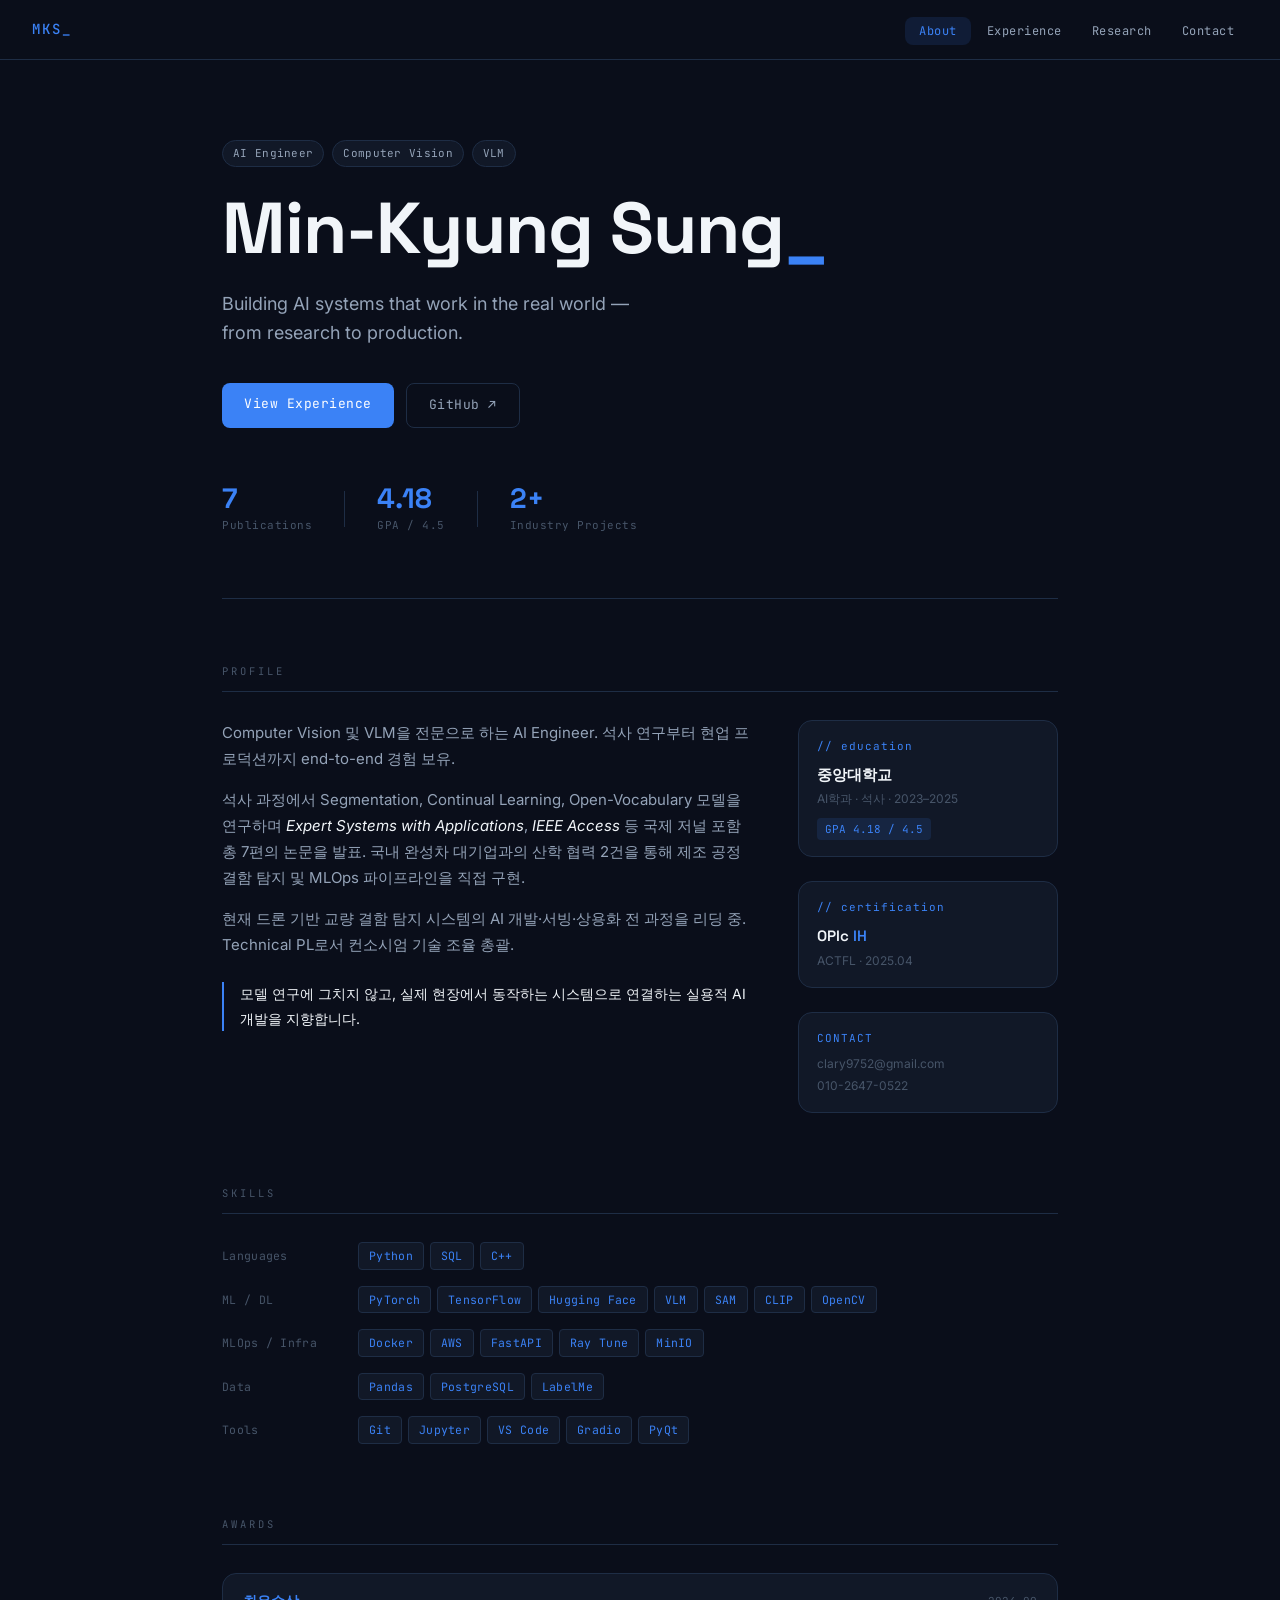
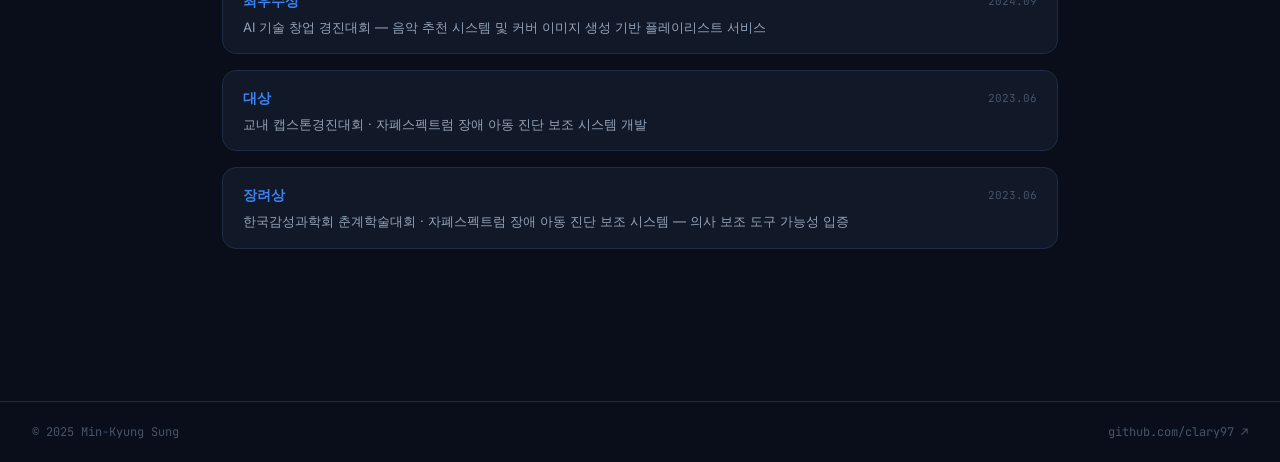
==== index.html @ 005be94c "Rename portfolio_about.html to index.html" ====
<!DOCTYPE html>
<html lang="en">
<head>
<meta charset="UTF-8">
<meta name="viewport" content="width=device-width, initial-scale=1.0">
<title>Min-Kyung Sung — AI Engineer</title>
<link href="https://fonts.googleapis.com/css2?family=Space+Grotesk:wght@300;400;500;600;700&family=Inter:wght@300;400;500&family=JetBrains+Mono:wght@400;500&display=swap" rel="stylesheet">
<style>
/* ── TOKENS ── */
:root {
  --bg:         #0a0e1a;
  --surface:    #111827;
  --surface-2:  #1a2235;
  --border:     #1e2d45;
  --accent:     #3b82f6;
  --accent-dim: #1d4ed8;
  --accent-glow:#3b82f620;
  --text:       #f1f5f9;
  --text-mid:   #94a3b8;
  --text-faint: #475569;
  --green:      #10b981;
  --mono:       'JetBrains Mono', monospace;
  --sans:       'Inter', sans-serif;
  --display:    'Space Grotesk', sans-serif;
  --radius:     8px;
  --radius-lg:  14px;
}

*, *::before, *::after { box-sizing: border-box; margin: 0; padding: 0; }

html { scroll-behavior: smooth; }

body {
  font-family: var(--sans);
  background: var(--bg);
  color: var(--text);
  font-size: 15px;
  line-height: 1.7;
  -webkit-font-smoothing: antialiased;
  min-height: 100vh;
  display: flex;
  flex-direction: column;
}

main { flex: 1; max-width: 900px; margin: 0 auto; width: 100%; padding: 0 32px 80px; }

/* ── NAV ── */
.nav {
  display: flex;
  align-items: center;
  justify-content: space-between;
  padding: 0 32px;
  height: 60px;
  border-bottom: 1px solid var(--border);
  position: sticky;
  top: 0;
  background: var(--bg);
  z-index: 100;
  backdrop-filter: blur(8px);
}

.nav-logo {
  font-family: var(--mono);
  font-size: 14px;
  font-weight: 500;
  color: var(--accent);
  text-decoration: none;
  letter-spacing: 2px;
}

.nav-links {
  display: flex;
  gap: 2px;
  list-style: none;
}

.nav-links a {
  font-family: var(--mono);
  font-size: 12px;
  color: var(--text-mid);
  text-decoration: none;
  padding: 6px 14px;
  border-radius: var(--radius);
  transition: color 0.15s, background 0.15s;
  letter-spacing: 0.5px;
}

.nav-links a:hover { color: var(--text); background: var(--surface); }
.nav-links a.active { color: var(--accent); background: var(--accent-glow); }

.nav-toggle { display: none; background: none; border: none; color: var(--text-mid); font-size: 18px; cursor: pointer; }

/* ── CURSOR BLINK ── */
.cursor-blink {
  animation: blink 1.1s step-end infinite;
  color: var(--accent);
}
@keyframes blink { 0%, 100% { opacity: 1; } 50% { opacity: 0; } }

/* ── HERO ── */
.hero {
  padding: 80px 0 64px;
  border-bottom: 1px solid var(--border);
  margin-bottom: 64px;
}

.hero-eyebrow {
  display: flex;
  gap: 8px;
  flex-wrap: wrap;
  margin-bottom: 24px;
}

.hero-name {
  font-family: var(--display);
  font-size: clamp(40px, 7vw, 72px);
  font-weight: 700;
  line-height: 1.05;
  letter-spacing: -1px;
  color: var(--text);
  margin-bottom: 20px;
  min-height: 1.1em;
}

.hero-name .accent-char { color: var(--accent); }

.hero-sub {
  font-size: 18px;
  color: var(--text-mid);
  line-height: 1.6;
  margin-bottom: 36px;
  max-width: 480px;
}

.hero-cta {
  display: flex;
  gap: 12px;
  margin-bottom: 56px;
  flex-wrap: wrap;
}

.btn {
  font-family: var(--mono);
  font-size: 13px;
  padding: 10px 22px;
  border-radius: var(--radius);
  text-decoration: none;
  border: none;
  cursor: pointer;
  transition: all 0.15s;
  letter-spacing: 0.5px;
}

.btn-primary {
  background: var(--accent);
  color: #fff;
}
.btn-primary:hover { background: var(--accent-dim); }

.btn-ghost {
  background: transparent;
  color: var(--text-mid);
  border: 1px solid var(--border);
}
.btn-ghost:hover { border-color: var(--accent); color: var(--accent); }

.hero-stats {
  display: flex;
  align-items: center;
  gap: 32px;
}

.stat { display: flex; flex-direction: column; }
.stat-num {
  font-family: var(--display);
  font-size: 28px;
  font-weight: 700;
  color: var(--accent);
  line-height: 1;
}
.stat-label {
  font-family: var(--mono);
  font-size: 11px;
  color: var(--text-faint);
  margin-top: 4px;
  letter-spacing: 0.5px;
}
.stat-divider {
  width: 1px;
  height: 36px;
  background: var(--border);
}

/* ── SECTIONS ── */
.section {
  margin-bottom: 72px;
}

.section-label {
  font-size: 10.5px;
  color: var(--text-faint);
  letter-spacing: 3px;
  margin-bottom: 28px;
  border-bottom: 1px solid var(--border);
  padding-bottom: 10px;
}

/* ── PAGE HERO ── */
.page-hero {
  padding: 56px 0 48px;
  border-bottom: 1px solid var(--border);
  margin-bottom: 56px;
}

.page-eyebrow {
  font-size: 12px;
  color: var(--accent);
  letter-spacing: 1px;
  margin-bottom: 12px;
}

.page-title {
  font-family: var(--display);
  font-size: clamp(32px, 5vw, 52px);
  font-weight: 700;
  line-height: 1.1;
  letter-spacing: -0.5px;
}

.page-subtitle {
  font-size: 16px;
  color: var(--text-mid);
  margin-top: 12px;
}

/* ── PROFILE ── */
.profile-grid {
  display: grid;
  grid-template-columns: 1fr 260px;
  gap: 48px;
  align-items: start;
}

.profile-text p {
  color: var(--text-mid);
  margin-bottom: 14px;
  font-size: 15px;
  line-height: 1.75;
}

.profile-text em { font-style: italic; color: var(--text); }

.profile-motto {
  color: var(--text) !important;
  font-size: 14px !important;
  border-left: 2px solid var(--accent);
  padding-left: 16px !important;
  margin-top: 24px !important;
}

.profile-meta { display: flex; flex-direction: column; gap: 24px; }

.meta-block {
  border: 1px solid var(--border);
  border-radius: var(--radius-lg);
  padding: 16px 18px;
  background: var(--surface);
}

.meta-label {
  font-size: 11px;
  color: var(--accent);
  letter-spacing: 1px;
  margin-bottom: 6px;
}

.meta-value {
  font-family: var(--display);
  font-size: 15px;
  font-weight: 600;
  color: var(--text);
}

.meta-value .accent { color: var(--accent); }

.meta-sub {
  font-size: 12px;
  color: var(--text-faint);
  margin-top: 2px;
}

.gpa-badge {
  display: inline-block;
  margin-top: 8px;
  font-size: 11px;
  color: var(--accent);
  background: var(--accent-glow);
  border: 1px solid var(--accent)40;
  padding: 2px 8px;
  border-radius: 4px;
}

/* ── SKILLS ── */
.skills-grid { display: flex; flex-direction: column; gap: 16px; }

.skill-group { display: grid; grid-template-columns: 120px 1fr; gap: 16px; align-items: start; }

.skill-group-label {
  font-family: var(--mono);
  font-size: 11.5px;
  color: var(--text-faint);
  padding-top: 4px;
  letter-spacing: 0.3px;
}

.tags { display: flex; flex-wrap: wrap; gap: 6px; }

.tag {
  font-family: var(--mono);
  font-size: 11.5px;
  background: var(--surface);
  color: var(--accent);
  border: 1px solid var(--border);
  padding: 3px 10px;
  border-radius: 4px;
  letter-spacing: 0.3px;
}

.tag.tag-sm {
  font-size: 10.5px;
  padding: 2px 8px;
}

/* ── AWARDS ── */
.awards-list { display: flex; flex-direction: column; gap: 16px; }

.award-item {
  display: flex;
  justify-content: space-between;
  align-items: flex-start;
  gap: 24px;
  padding: 16px 20px;
  border: 1px solid var(--border);
  border-radius: var(--radius-lg);
  background: var(--surface);
  transition: border-color 0.15s;
}

.award-item:hover { border-color: var(--accent)60; }

.award-left { display: flex; flex-direction: column; gap: 4px; }

.award-rank {
  font-family: var(--display);
  font-size: 14px;
  font-weight: 600;
  color: var(--accent);
}

.award-desc {
  font-size: 13px;
  color: var(--text-mid);
  line-height: 1.5;
}

.award-date {
  font-size: 11px;
  color: var(--text-faint);
  white-space: nowrap;
  margin-top: 2px;
}

/* ── EXPERIENCE TIMELINE ── */
.exp-entry {
  display: grid;
  grid-template-columns: 110px 1fr;
  gap: 0 32px;
  margin-bottom: 64px;
}

.exp-entry:last-child { margin-bottom: 0; }

.exp-sidebar { display: flex; flex-direction: column; align-items: flex-end; }

.exp-period {
  font-size: 11px;
  color: var(--text-faint);
  text-align: right;
  line-height: 1.6;
  padding-top: 4px;
}

.exp-line {
  flex: 1;
  width: 1px;
  background: var(--border);
  margin: 12px 0 0;
  align-self: center;
  margin-right: -1px;
  position: relative;
}

.exp-main {}

.exp-header {
  display: flex;
  justify-content: space-between;
  align-items: flex-start;
  margin-bottom: 12px;
}

.exp-company {
  font-family: var(--display);
  font-size: 19px;
  font-weight: 600;
  color: var(--text);
}

.exp-role {
  font-size: 12px;
  color: var(--accent);
  letter-spacing: 0.5px;
  margin-top: 3px;
}

.status-badge {
  font-family: var(--mono);
  font-size: 10.5px;
  color: var(--green);
  background: #10b98120;
  border: 1px solid #10b98140;
  padding: 2px 10px;
  border-radius: 20px;
  letter-spacing: 0.5px;
}

.research-focus {
  font-size: 12px;
  color: var(--accent);
  margin-bottom: 20px;
  letter-spacing: 0.3px;
  font-style: italic;
}

.project-card {
  border: 1px solid var(--border);
  border-radius: var(--radius-lg);
  padding: 20px 22px;
  background: var(--surface);
  margin-bottom: 16px;
  transition: border-color 0.15s;
}

.project-card:hover { border-color: var(--accent)50; }
.project-card:last-child { margin-bottom: 0; }

.project-card-header {
  display: flex;
  justify-content: space-between;
  align-items: flex-start;
  gap: 16px;
  margin-bottom: 14px;
  flex-wrap: wrap;
}

.project-name {
  font-family: var(--display);
  font-size: 14px;
  font-weight: 600;
  color: var(--text);
  line-height: 1.4;
}

.project-period {
  display: block;
  font-size: 11px;
  color: var(--text-faint);
  margin-top: 3px;
}

.project-tags { display: flex; flex-wrap: wrap; gap: 5px; }

.bullet-list { list-style: none; display: flex; flex-direction: column; gap: 10px; }

.bullet-list li {
  font-size: 13px;
  color: var(--text-mid);
  line-height: 1.65;
  padding-left: 16px;
  position: relative;
}

.bullet-list li::before {
  content: '▸';
  position: absolute;
  left: 0;
  color: var(--accent);
  font-size: 11px;
  top: 3px;
}

.bullet-title {
  display: inline;
  font-weight: 600;
  color: var(--text);
  margin-right: 6px;
}

.metrics-row {
  display: flex;
  gap: 24px;
  margin-top: 16px;
  padding-top: 16px;
  border-top: 1px solid var(--border);
  flex-wrap: wrap;
}

.metric { display: flex; flex-direction: column; }

.metric-val {
  font-family: var(--display);
  font-size: 20px;
  font-weight: 700;
  color: var(--accent);
  line-height: 1;
}

.metric-label {
  font-family: var(--mono);
  font-size: 10.5px;
  color: var(--text-faint);
  margin-top: 3px;
  letter-spacing: 0.3px;
}

/* ── PUBLICATIONS ── */
.pub-filters {
  display: flex;
  gap: 6px;
  margin-bottom: 32px;
  flex-wrap: wrap;
}

.filter-btn {
  font-family: var(--mono);
  font-size: 12px;
  background: transparent;
  color: var(--text-mid);
  border: 1px solid var(--border);
  padding: 6px 16px;
  border-radius: var(--radius);
  cursor: pointer;
  transition: all 0.15s;
  letter-spacing: 0.5px;
}

.filter-btn:hover { border-color: var(--accent)60; color: var(--text); }
.filter-btn.active { background: var(--accent-glow); border-color: var(--accent)60; color: var(--accent); }

.pub-list { display: flex; flex-direction: column; gap: 2px; }

.pub-item {
  display: grid;
  grid-template-columns: 36px 1fr;
  gap: 20px;
  padding: 20px;
  border-radius: var(--radius-lg);
  border: 1px solid transparent;
  transition: all 0.15s;
  align-items: start;
}

.pub-item:hover { background: var(--surface); border-color: var(--border); }
.pub-item.hidden { display: none; }

.pub-number {
  font-size: 12px;
  color: var(--text-faint);
  padding-top: 2px;
}

.pub-venue-row {
  display: flex;
  align-items: baseline;
  gap: 10px;
  margin-bottom: 6px;
}

.pub-venue {
  font-family: var(--mono);
  font-size: 11px;
  padding: 2px 8px;
  border-radius: 4px;
  font-style: italic;
  letter-spacing: 0.3px;
}

.pub-venue.journal { background: var(--accent-glow); color: var(--accent); border: 1px solid var(--accent)30; }
.pub-venue.conference { background: #7c3aed20; color: #a78bfa; border: 1px solid #7c3aed30; }

.pub-year {
  font-size: 11px;
  color: var(--text-faint);
}

.pub-title {
  font-family: var(--display);
  font-size: 14px;
  font-weight: 500;
  color: var(--text);
  line-height: 1.5;
  margin-bottom: 6px;
}

.pub-authors {
  font-size: 12px;
  color: var(--text-faint);
  line-height: 1.5;
}

.pub-authors strong { color: var(--text); font-weight: 600; }

/* ── CONTACT ── */
.contact-section { max-width: 640px; }

.contact-grid {
  display: grid;
  grid-template-columns: repeat(3, 1fr);
  gap: 16px;
}

.contact-card {
  display: flex;
  flex-direction: column;
  align-items: flex-start;
  gap: 8px;
  padding: 24px 20px;
  border: 1px solid var(--border);
  border-radius: var(--radius-lg);
  background: var(--surface);
  text-decoration: none;
  transition: all 0.15s;
}

.contact-card:not(.no-link):hover {
  border-color: var(--accent)60;
  background: var(--surface-2);
}

.contact-icon {
  font-size: 20px;
  color: var(--accent);
  margin-bottom: 4px;
}

.contact-label {
  font-size: 11px;
  color: var(--accent);
  letter-spacing: 1px;
}

.contact-value {
  font-size: 13px;
  color: var(--text-mid);
  word-break: break-all;
}

/* ── FOOTER ── */
.footer {
  border-top: 1px solid var(--border);
  padding: 20px 32px;
  display: flex;
  justify-content: space-between;
  align-items: center;
  font-size: 12px;
  color: var(--text-faint);
}

.footer-link {
  color: var(--text-faint);
  text-decoration: none;
  transition: color 0.15s;
}

.footer-link:hover { color: var(--accent); }

/* ── UTIL ── */
.mono { font-family: var(--mono); }
.tag-pill {
  font-size: 11px;
  background: var(--surface);
  color: var(--text-mid);
  border: 1px solid var(--border);
  padding: 3px 10px;
  border-radius: 20px;
  letter-spacing: 0.3px;
}
.accent { color: var(--accent); }

/* ── RESPONSIVE ── */
@media (max-width: 680px) {
  main { padding: 0 20px 60px; }
  .nav { padding: 0 20px; }
  .nav-links { display: none; }
  .nav-links.open { display: flex; flex-direction: column; position: fixed; top: 60px; left: 0; right: 0; background: var(--bg); padding: 16px; border-bottom: 1px solid var(--border); z-index: 99; }
  .nav-toggle { display: block; }
  .profile-grid { grid-template-columns: 1fr; }
  .exp-entry { grid-template-columns: 1fr; }
  .exp-sidebar { flex-direction: row; align-items: center; gap: 12px; margin-bottom: 16px; }
  .exp-period { text-align: left; }
  .exp-line { flex: 1; height: 1px; width: auto; margin: 0; }
  .contact-grid { grid-template-columns: 1fr; }
  .hero-stats { flex-wrap: wrap; gap: 20px; }
  .footer { flex-direction: column; gap: 8px; text-align: center; }
}

</style>
</head>
<body>

<nav class="nav">
  <a href="index.html" class="nav-logo">MKS<span class="cursor-blink">_</span></a>
  <ul class="nav-links">
    <li><a href="index.html" class="active">About</a></li>
    <li><a href="experience.html">Experience</a></li>
    <li><a href="research.html">Research</a></li>
    <li><a href="contact.html">Contact</a></li>
  </ul>
  <button class="nav-toggle" aria-label="menu">☰</button>
</nav>

<main>
  <!-- HERO -->
  <section class="hero">
    <div class="hero-eyebrow">
      <span class="mono tag-pill">AI Engineer</span>
      <span class="mono tag-pill">Computer Vision</span>
      <span class="mono tag-pill">VLM</span>
    </div>
    <h1 class="hero-name" id="hero-name"></h1>
    <p class="hero-sub">Building AI systems that work in the real world —<br>from research to production.</p>
    <div class="hero-cta">
      <a href="experience.html" class="btn btn-primary">View Experience</a>
      <a href="https://github.com/clary97" target="_blank" class="btn btn-ghost">GitHub ↗</a>
    </div>
    <div class="hero-stats">
      <div class="stat"><span class="stat-num">7</span><span class="stat-label">Publications</span></div>
      <div class="stat-divider"></div>
      <div class="stat"><span class="stat-num">4.18</span><span class="stat-label">GPA / 4.5</span></div>
      <div class="stat-divider"></div>
      <div class="stat"><span class="stat-num">2+</span><span class="stat-label">Industry Projects</span></div>
    </div>
  </section>

  <!-- PROFILE -->
  <section class="section">
    <div class="section-label mono">PROFILE</div>
    <div class="profile-grid">
      <div class="profile-text">
        <p>Computer Vision 및 VLM을 전문으로 하는 AI Engineer. 석사 연구부터 현업 프로덕션까지 end-to-end 경험 보유.</p>
        <p>석사 과정에서 Segmentation, Continual Learning, Open-Vocabulary 모델을 연구하며 <em>Expert Systems with Applications</em>, <em>IEEE Access</em> 등 국제 저널 포함 총 7편의 논문을 발표. 국내 완성차 대기업과의 산학 협력 2건을 통해 제조 공정 결함 탐지 및 MLOps 파이프라인을 직접 구현.</p>
        <p>현재 드론 기반 교량 결함 탐지 시스템의 AI 개발·서빙·상용화 전 과정을 리딩 중. Technical PL로서 컨소시엄 기술 조율 총괄.</p>
        <p class="profile-motto">모델 연구에 그치지 않고, 실제 현장에서 동작하는 시스템으로 연결하는 실용적 AI 개발을 지향합니다.</p>
      </div>
      <div class="profile-meta">
        <div class="meta-block">
          <div class="meta-label mono">// education</div>
          <div class="meta-value">중앙대학교</div>
          <div class="meta-sub">AI학과 · 석사 · 2023–2025</div>
          <span class="gpa-badge mono">GPA 4.18 / 4.5</span>
        </div>
        <div class="meta-block">
          <div class="meta-label mono">// certification</div>
          <div class="meta-value">OPIc <span class="accent">IH</span></div>
          <div class="meta-sub">ACTFL · 2025.04</div>
        </div>
        <div class="meta-block">
          <div class="meta-label mono">CONTACT</div>
          <div class="meta-sub">clary9752@gmail.com</div>
          <div class="meta-sub">010-2647-0522</div>
        </div>
      </div>
    </div>
  </section>

  <!-- SKILLS -->
  <section class="section">
    <div class="section-label mono">SKILLS</div>
    <div class="skills-grid">
      <div class="skill-group">
        <div class="skill-group-label">Languages</div>
        <div class="tags"><span class="tag">Python</span><span class="tag">SQL</span><span class="tag">C++</span></div>
      </div>
      <div class="skill-group">
        <div class="skill-group-label">ML / DL</div>
        <div class="tags"><span class="tag">PyTorch</span><span class="tag">TensorFlow</span><span class="tag">Hugging Face</span><span class="tag">VLM</span><span class="tag">SAM</span><span class="tag">CLIP</span><span class="tag">OpenCV</span></div>
      </div>
      <div class="skill-group">
        <div class="skill-group-label">MLOps / Infra</div>
        <div class="tags"><span class="tag">Docker</span><span class="tag">AWS</span><span class="tag">FastAPI</span><span class="tag">Ray Tune</span><span class="tag">MinIO</span></div>
      </div>
      <div class="skill-group">
        <div class="skill-group-label">Data</div>
        <div class="tags"><span class="tag">Pandas</span><span class="tag">PostgreSQL</span><span class="tag">LabelMe</span></div>
      </div>
      <div class="skill-group">
        <div class="skill-group-label">Tools</div>
        <div class="tags"><span class="tag">Git</span><span class="tag">Jupyter</span><span class="tag">VS Code</span><span class="tag">Gradio</span><span class="tag">PyQt</span></div>
      </div>
    </div>
  </section>

  <!-- AWARDS -->
  <section class="section">
    <div class="section-label mono">AWARDS</div>
    <div class="awards-list">
      <div class="award-item">
        <div class="award-left">
          <span class="award-rank">최우수상</span>
          <span class="award-desc">AI 기술 창업 경진대회 — 음악 추천 시스템 및 커버 이미지 생성 기반 플레이리스트 서비스</span>
        </div>
        <span class="award-date mono">2024.09</span>
      </div>
      <div class="award-item">
        <div class="award-left">
          <span class="award-rank">대상</span>
          <span class="award-desc">교내 캡스톤경진대회 · 자폐스펙트럼 장애 아동 진단 보조 시스템 개발</span>
        </div>
        <span class="award-date mono">2023.06</span>
      </div>
      <div class="award-item">
        <div class="award-left">
          <span class="award-rank">장려상</span>
          <span class="award-desc">한국감성과학회 춘계학술대회 · 자폐스펙트럼 장애 아동 진단 보조 시스템 — 의사 보조 도구 가능성 입증</span>
        </div>
        <span class="award-date mono">2023.06</span>
      </div>
    </div>
  </section>
</main>

<footer class="footer">
  <span class="mono">© 2025 Min-Kyung Sung</span>
  <a href="https://github.com/clary97" target="_blank" class="mono footer-link">github.com/clary97 ↗</a>
</footer>

<script>
// Typewriter effect for hero name
const el = document.getElementById('hero-name');
if (el) {
  const text = 'Min-Kyung Sung';
  let i = 0;
  const type = () => {
    if (i <= text.length) {
      el.innerHTML = text.slice(0, i) + '<span class="cursor-blink">_</span>';
      i++;
      setTimeout(type, i === 1 ? 400 : 60);
    } else {
      setTimeout(() => {
        el.innerHTML = text + '<span class="accent-char">.</span>';
      }, 800);
    }
  };
  setTimeout(type, 300);
}

// Publication filter
document.querySelectorAll('.filter-btn').forEach(btn => {
  btn.addEventListener('click', () => {
    document.querySelectorAll('.filter-btn').forEach(b => b.classList.remove('active'));
    btn.classList.add('active');
    const filter = btn.dataset.filter;
    document.querySelectorAll('.pub-item').forEach(item => {
      item.classList.toggle('hidden', filter !== 'all' && item.dataset.type !== filter);
    });
  });
});

// Mobile nav toggle
const toggle = document.querySelector('.nav-toggle');
const links  = document.querySelector('.nav-links');
if (toggle && links) {
  toggle.addEventListener('click', () => links.classList.toggle('open'));
  document.addEventListener('click', e => {
    if (!toggle.contains(e.target) && !links.contains(e.target)) {
      links.classList.remove('open');
    }
  });
}

</script>
</body>
</html>
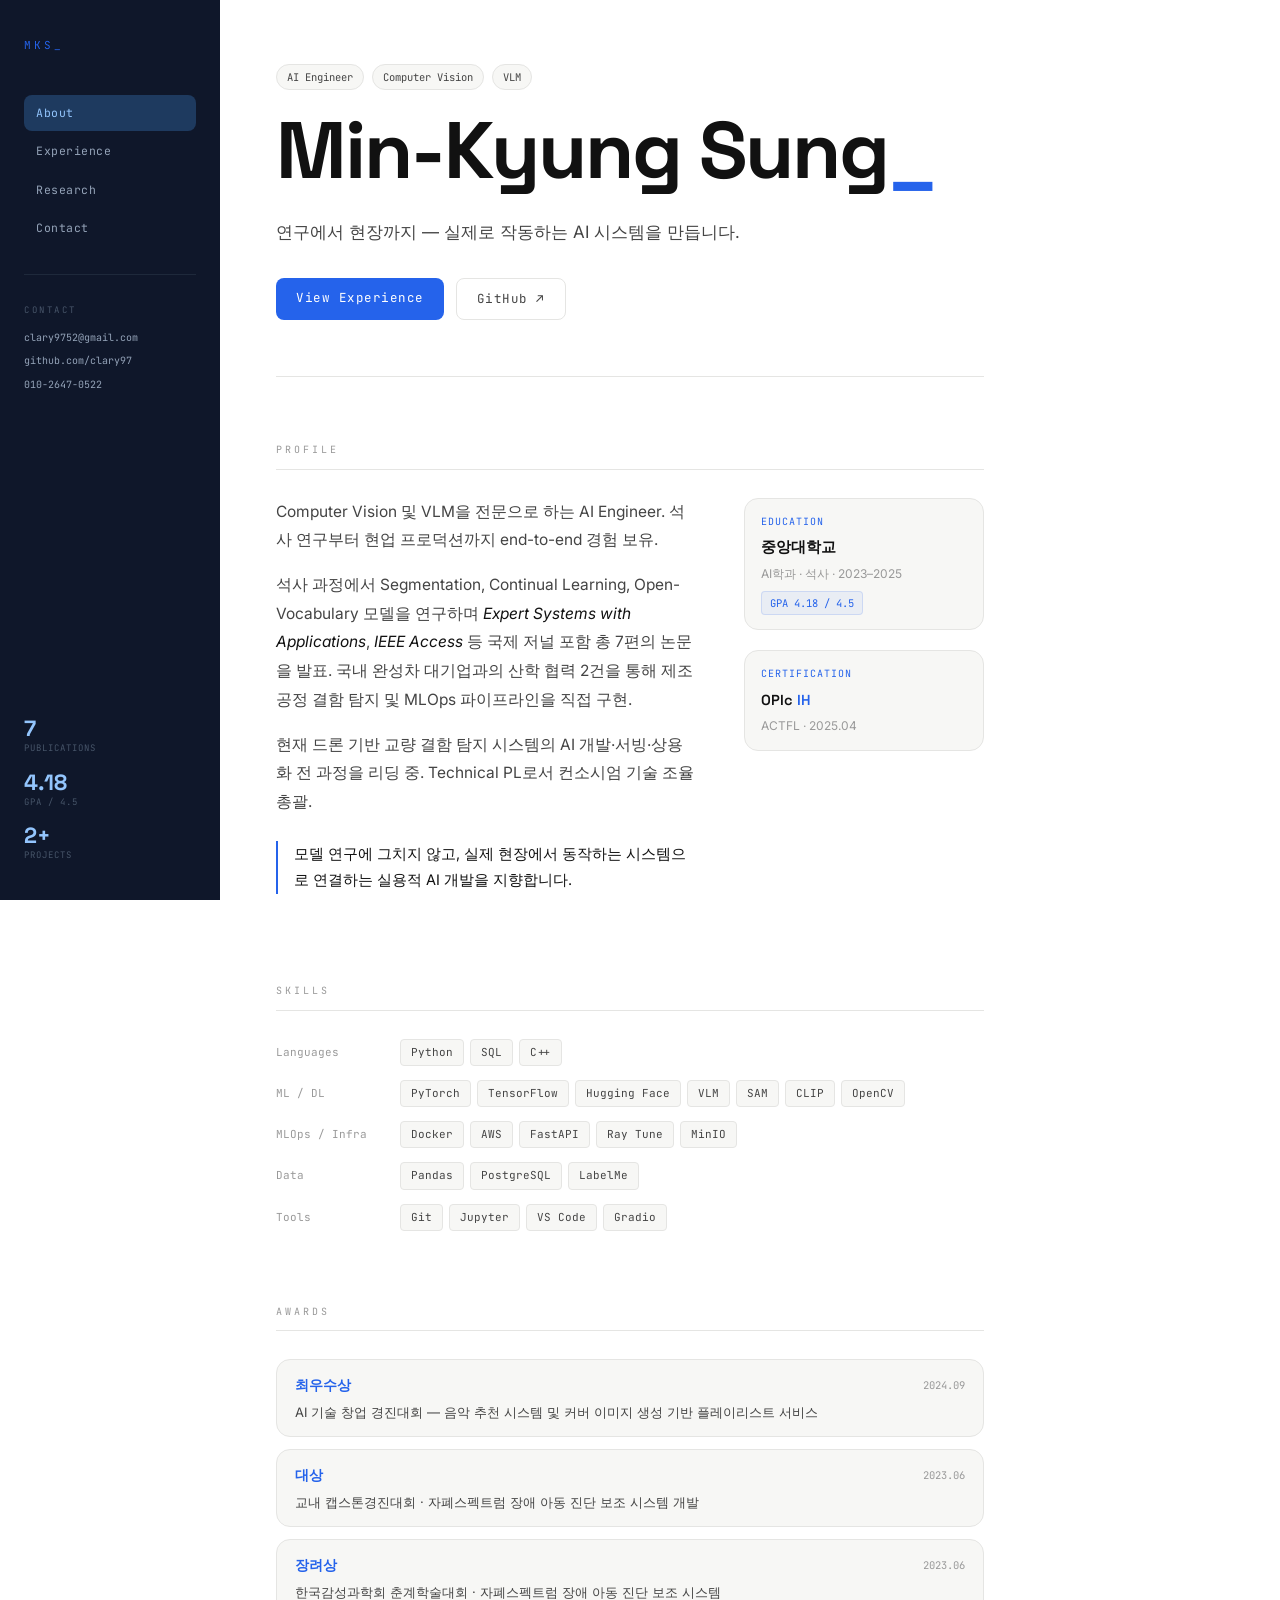
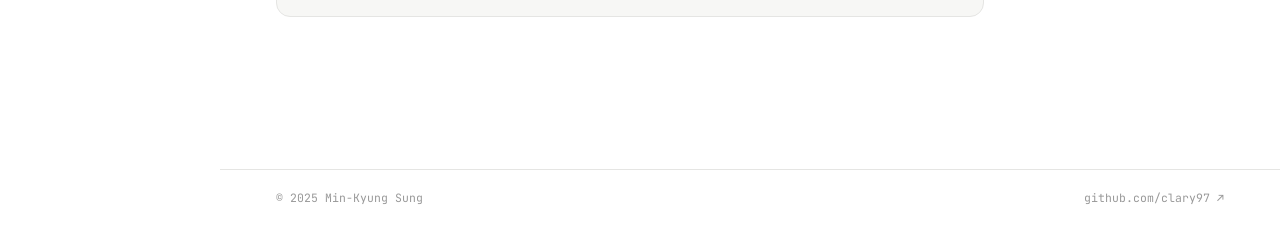
==== commit 137b9a62: "Update index.html" ====
--- a/index.html
+++ b/index.html
@@ -4,102 +4,151 @@
 <meta charset="UTF-8">
 <meta name="viewport" content="width=device-width, initial-scale=1.0">
 <title>Min-Kyung Sung — AI Engineer</title>
-<link href="https://fonts.googleapis.com/css2?family=Space+Grotesk:wght@300;400;500;600;700&family=Inter:wght@300;400;500&family=JetBrains+Mono:wght@400;500&display=swap" rel="stylesheet">
+<link href="https://fonts.googleapis.com/css2?family=Space+Grotesk:wght@400;500;600;700&family=Inter:wght@300;400;500&family=JetBrains+Mono:wght@400;500&display=swap" rel="stylesheet">
 <style>
 /* ── TOKENS ── */
 :root {
-  --bg:         #0a0e1a;
-  --surface:    #111827;
-  --surface-2:  #1a2235;
-  --border:     #1e2d45;
-  --accent:     #3b82f6;
-  --accent-dim: #1d4ed8;
-  --accent-glow:#3b82f620;
-  --text:       #f1f5f9;
-  --text-mid:   #94a3b8;
-  --text-faint: #475569;
-  --green:      #10b981;
-  --mono:       'JetBrains Mono', monospace;
-  --sans:       'Inter', sans-serif;
-  --display:    'Space Grotesk', sans-serif;
-  --radius:     8px;
-  --radius-lg:  14px;
+  --bg:          #ffffff;
+  --surface:     #f7f7f5;
+  --surface-2:   #efefed;
+  --border:      #e5e5e3;
+  --accent:      #2563eb;
+  --accent-dim:  #1d4ed8;
+  --accent-glow: #2563eb10;
+  --text:        #111111;
+  --text-mid:    #444444;
+  --text-faint:  #999999;
+  --green:       #16a34a;
+  --side-bg:     #0f172a;   /* 사이드바 배경 */
+  --side-text:   #f1f5f9;
+  --side-mid:    #94a3b8;
+  --side-faint:  #475569;
+  --side-border: #1e293b;
+  --mono:        'JetBrains Mono', monospace;
+  --sans:        'Inter', sans-serif;
+  --display:     'Space Grotesk', sans-serif;
+  --radius:      8px;
+  --radius-lg:   14px;
+  --side-w:      220px;
 }
 
 *, *::before, *::after { box-sizing: border-box; margin: 0; padding: 0; }
-
 html { scroll-behavior: smooth; }
 
+/* ── 전체 레이아웃: 사이드바 + 메인 ── */
 body {
   font-family: var(--sans);
   background: var(--bg);
   color: var(--text);
-  font-size: 15px;
-  line-height: 1.7;
+  font-size: 16px;
+  line-height: 1.75;
   -webkit-font-smoothing: antialiased;
+  display: grid;
+  grid-template-columns: var(--side-w) 1fr;
   min-height: 100vh;
+}
+
+/* ── SIDEBAR ── */
+.sidebar {
+  background: var(--side-bg);
+  position: fixed;
+  top: 0; left: 0;
+  width: var(--side-w);
+  height: 100vh;
   display: flex;
   flex-direction: column;
-}
-
-main { flex: 1; max-width: 900px; margin: 0 auto; width: 100%; padding: 0 32px 80px; }
-
-/* ── NAV ── */
-.nav {
-  display: flex;
-  align-items: center;
-  justify-content: space-between;
-  padding: 0 32px;
-  height: 60px;
-  border-bottom: 1px solid var(--border);
-  position: sticky;
-  top: 0;
-  background: var(--bg);
+  padding: 36px 24px;
+  overflow-y: auto;
   z-index: 100;
-  backdrop-filter: blur(8px);
-}
-
-.nav-logo {
-  font-family: var(--mono);
-  font-size: 14px;
-  font-weight: 500;
-  color: var(--accent);
+}
+
+.side-logo {
+  font-family: var(--mono);
+  font-size: 11px;
+  color: var(--accent);
+  letter-spacing: 3px;
   text-decoration: none;
-  letter-spacing: 2px;
-}
-
-.nav-links {
-  display: flex;
+  margin-bottom: 40px;
+}
+
+.side-nav {
+  display: flex;
+  flex-direction: column;
   gap: 2px;
   list-style: none;
 }
 
-.nav-links a {
-  font-family: var(--mono);
-  font-size: 12px;
-  color: var(--text-mid);
+.side-nav a {
+  display: block;
+  font-family: var(--mono);
+  font-size: 11.5px;
+  color: var(--side-mid);
   text-decoration: none;
-  padding: 6px 14px;
+  padding: 8px 12px;
   border-radius: var(--radius);
+  letter-spacing: 0.5px;
   transition: color 0.15s, background 0.15s;
-  letter-spacing: 0.5px;
-}
-
-.nav-links a:hover { color: var(--text); background: var(--surface); }
-.nav-links a.active { color: var(--accent); background: var(--accent-glow); }
-
-.nav-toggle { display: none; background: none; border: none; color: var(--text-mid); font-size: 18px; cursor: pointer; }
-
-/* ── CURSOR BLINK ── */
-.cursor-blink {
-  animation: blink 1.1s step-end infinite;
-  color: var(--accent);
-}
-@keyframes blink { 0%, 100% { opacity: 1; } 50% { opacity: 0; } }
-
-/* ── HERO ── */
+}
+
+.side-nav a:hover  { color: var(--side-text); background: var(--side-border); }
+.side-nav a.active { color: #93c5fd; background: #1e3a5f; }
+
+/* 구분선 */
+.side-divider {
+  height: 1px;
+  background: var(--side-border);
+  margin: 28px 0;
+}
+
+.side-section-label {
+  font-family: var(--mono);
+  font-size: 9px;
+  color: var(--side-faint);
+  letter-spacing: 2.5px;
+  margin-bottom: 10px;
+}
+
+.side-contact { display: flex; flex-direction: column; gap: 6px; }
+
+.side-contact a,
+.side-contact span {
+  font-family: var(--mono);
+  font-size: 10px;
+  color: var(--side-mid);
+  text-decoration: none;
+  word-break: break-all;
+  transition: color 0.15s;
+}
+.side-contact a:hover { color: var(--side-text); }
+
+/* 사이드바 하단 핵심 수치 */
+.side-stats { display: flex; flex-direction: column; gap: 14px; margin-top: auto; padding-top: 28px; }
+
+.side-stat-num {
+  font-family: var(--display);
+  font-size: 22px;
+  font-weight: 700;
+  color: #93c5fd;
+  line-height: 1;
+}
+.side-stat-label {
+  font-family: var(--mono);
+  font-size: 9px;
+  color: var(--side-faint);
+  letter-spacing: 1px;
+  margin-top: 2px;
+}
+
+/* ── MAIN (우측 스크롤 영역) ── */
+main {
+  grid-column: 2;
+  padding: 0 56px 80px;
+  max-width: 820px;
+}
+
+/* ── HERO: 이름 크게 ── */
 .hero {
-  padding: 80px 0 64px;
+  padding: 64px 0 56px;
   border-bottom: 1px solid var(--border);
   margin-bottom: 64px;
 }
@@ -108,15 +157,15 @@
   display: flex;
   gap: 8px;
   flex-wrap: wrap;
-  margin-bottom: 24px;
+  margin-bottom: 20px;
 }
 
 .hero-name {
   font-family: var(--display);
-  font-size: clamp(40px, 7vw, 72px);
+  font-size: clamp(48px, 7vw, 80px);   /* C처럼 크게 */
   font-weight: 700;
-  line-height: 1.05;
-  letter-spacing: -1px;
+  line-height: 1.0;
+  letter-spacing: -2px;
   color: var(--text);
   margin-bottom: 20px;
   min-height: 1.1em;
@@ -125,24 +174,23 @@
 .hero-name .accent-char { color: var(--accent); }
 
 .hero-sub {
-  font-size: 18px;
+  font-size: 17px;
   color: var(--text-mid);
-  line-height: 1.6;
-  margin-bottom: 36px;
-  max-width: 480px;
+  line-height: 1.65;
+  margin-bottom: 32px;
+  max-width: 520px;
 }
 
 .hero-cta {
   display: flex;
   gap: 12px;
-  margin-bottom: 56px;
   flex-wrap: wrap;
 }
 
 .btn {
   font-family: var(--mono);
-  font-size: 13px;
-  padding: 10px 22px;
+  font-size: 12.5px;
+  padding: 9px 20px;
   border-radius: var(--radius);
   text-decoration: none;
   border: none;
@@ -150,13 +198,8 @@
   transition: all 0.15s;
   letter-spacing: 0.5px;
 }
-
-.btn-primary {
-  background: var(--accent);
-  color: #fff;
-}
+.btn-primary { background: var(--accent); color: #fff; }
 .btn-primary:hover { background: var(--accent-dim); }
-
 .btn-ghost {
   background: transparent;
   color: var(--text-mid);
@@ -164,40 +207,11 @@
 }
 .btn-ghost:hover { border-color: var(--accent); color: var(--accent); }
 
-.hero-stats {
-  display: flex;
-  align-items: center;
-  gap: 32px;
-}
-
-.stat { display: flex; flex-direction: column; }
-.stat-num {
-  font-family: var(--display);
-  font-size: 28px;
-  font-weight: 700;
-  color: var(--accent);
-  line-height: 1;
-}
-.stat-label {
-  font-family: var(--mono);
-  font-size: 11px;
-  color: var(--text-faint);
-  margin-top: 4px;
-  letter-spacing: 0.5px;
-}
-.stat-divider {
-  width: 1px;
-  height: 36px;
-  background: var(--border);
-}
-
 /* ── SECTIONS ── */
-.section {
-  margin-bottom: 72px;
-}
+.section { margin-bottom: 72px; }
 
 .section-label {
-  font-size: 10.5px;
+  font-size: 10px;
   color: var(--text-faint);
   letter-spacing: 3px;
   margin-bottom: 28px;
@@ -205,532 +219,433 @@
   padding-bottom: 10px;
 }
 
-/* ── PAGE HERO ── */
+/* ── PAGE HERO (내부 페이지용) ── */
 .page-hero {
-  padding: 56px 0 48px;
+  padding: 56px 0 44px;
   border-bottom: 1px solid var(--border);
   margin-bottom: 56px;
 }
-
 .page-eyebrow {
-  font-size: 12px;
+  font-size: 11px;
   color: var(--accent);
   letter-spacing: 1px;
-  margin-bottom: 12px;
-}
-
+  margin-bottom: 10px;
+}
 .page-title {
   font-family: var(--display);
-  font-size: clamp(32px, 5vw, 52px);
+  font-size: clamp(30px, 4vw, 46px);
   font-weight: 700;
   line-height: 1.1;
   letter-spacing: -0.5px;
 }
-
 .page-subtitle {
-  font-size: 16px;
+  font-size: 15px;
   color: var(--text-mid);
-  margin-top: 12px;
+  margin-top: 10px;
 }
 
 /* ── PROFILE ── */
 .profile-grid {
   display: grid;
-  grid-template-columns: 1fr 260px;
+  grid-template-columns: 1fr 240px;
   gap: 48px;
   align-items: start;
 }
 
 .profile-text p {
   color: var(--text-mid);
-  margin-bottom: 14px;
-  font-size: 15px;
-  line-height: 1.75;
-}
-
+  margin-bottom: 16px;
+  font-size: 15.5px;
+  line-height: 1.85;
+}
 .profile-text em { font-style: italic; color: var(--text); }
 
 .profile-motto {
   color: var(--text) !important;
-  font-size: 14px !important;
+  font-size: 14.5px !important;
   border-left: 2px solid var(--accent);
   padding-left: 16px !important;
   margin-top: 24px !important;
 }
 
-.profile-meta { display: flex; flex-direction: column; gap: 24px; }
+.profile-meta { display: flex; flex-direction: column; gap: 20px; }
 
 .meta-block {
   border: 1px solid var(--border);
   border-radius: var(--radius-lg);
-  padding: 16px 18px;
+  padding: 14px 16px;
   background: var(--surface);
 }
-
 .meta-label {
-  font-size: 11px;
+  font-size: 10px;
   color: var(--accent);
   letter-spacing: 1px;
-  margin-bottom: 6px;
-}
-
+  margin-bottom: 5px;
+}
 .meta-value {
   font-family: var(--display);
-  font-size: 15px;
+  font-size: 14.5px;
   font-weight: 600;
   color: var(--text);
 }
-
 .meta-value .accent { color: var(--accent); }
-
 .meta-sub {
   font-size: 12px;
   color: var(--text-faint);
   margin-top: 2px;
 }
-
 .gpa-badge {
   display: inline-block;
-  margin-top: 8px;
-  font-size: 11px;
+  margin-top: 7px;
+  font-size: 10.5px;
   color: var(--accent);
   background: var(--accent-glow);
-  border: 1px solid var(--accent)40;
+  border: 1px solid #2563eb25;
   padding: 2px 8px;
   border-radius: 4px;
 }
 
 /* ── SKILLS ── */
-.skills-grid { display: flex; flex-direction: column; gap: 16px; }
-
-.skill-group { display: grid; grid-template-columns: 120px 1fr; gap: 16px; align-items: start; }
-
+.skills-grid { display: flex; flex-direction: column; gap: 14px; }
+.skill-group { display: grid; grid-template-columns: 110px 1fr; gap: 14px; align-items: start; }
 .skill-group-label {
   font-family: var(--mono);
-  font-size: 11.5px;
+  font-size: 11px;
   color: var(--text-faint);
   padding-top: 4px;
-  letter-spacing: 0.3px;
-}
-
+}
 .tags { display: flex; flex-wrap: wrap; gap: 6px; }
-
 .tag {
   font-family: var(--mono);
-  font-size: 11.5px;
+  font-size: 11px;
   background: var(--surface);
-  color: var(--accent);
+  color: var(--text-mid);
   border: 1px solid var(--border);
   padding: 3px 10px;
   border-radius: 4px;
-  letter-spacing: 0.3px;
-}
-
-.tag.tag-sm {
-  font-size: 10.5px;
-  padding: 2px 8px;
-}
+}
+.tag.tag-sm { font-size: 10px; padding: 2px 8px; }
 
 /* ── AWARDS ── */
-.awards-list { display: flex; flex-direction: column; gap: 16px; }
-
+.awards-list { display: flex; flex-direction: column; gap: 12px; }
 .award-item {
   display: flex;
   justify-content: space-between;
   align-items: flex-start;
-  gap: 24px;
-  padding: 16px 20px;
+  gap: 20px;
+  padding: 14px 18px;
   border: 1px solid var(--border);
   border-radius: var(--radius-lg);
   background: var(--surface);
   transition: border-color 0.15s;
 }
-
-.award-item:hover { border-color: var(--accent)60; }
-
+.award-item:hover { border-color: #2563eb50; }
 .award-left { display: flex; flex-direction: column; gap: 4px; }
-
 .award-rank {
   font-family: var(--display);
-  font-size: 14px;
+  font-size: 13.5px;
   font-weight: 600;
   color: var(--accent);
 }
-
-.award-desc {
-  font-size: 13px;
-  color: var(--text-mid);
-  line-height: 1.5;
-}
-
-.award-date {
-  font-size: 11px;
-  color: var(--text-faint);
-  white-space: nowrap;
-  margin-top: 2px;
-}
-
-/* ── EXPERIENCE TIMELINE ── */
+.award-desc { font-size: 13px; color: var(--text-mid); line-height: 1.55; }
+.award-date { font-size: 10.5px; color: var(--text-faint); white-space: nowrap; margin-top: 2px; }
+
+/* ── EXPERIENCE ── */
 .exp-entry {
   display: grid;
-  grid-template-columns: 110px 1fr;
-  gap: 0 32px;
-  margin-bottom: 64px;
-}
-
+  grid-template-columns: 100px 1fr;
+  gap: 0 28px;
+  margin-bottom: 60px;
+}
 .exp-entry:last-child { margin-bottom: 0; }
-
 .exp-sidebar { display: flex; flex-direction: column; align-items: flex-end; }
-
 .exp-period {
-  font-size: 11px;
+  font-size: 10.5px;
   color: var(--text-faint);
   text-align: right;
   line-height: 1.6;
   padding-top: 4px;
 }
-
 .exp-line {
-  flex: 1;
-  width: 1px;
+  flex: 1; width: 1px;
   background: var(--border);
-  margin: 12px 0 0;
+  margin: 10px 0 0;
   align-self: center;
   margin-right: -1px;
-  position: relative;
-}
-
-.exp-main {}
-
+}
 .exp-header {
   display: flex;
   justify-content: space-between;
   align-items: flex-start;
-  margin-bottom: 12px;
-}
-
+  margin-bottom: 10px;
+}
 .exp-company {
   font-family: var(--display);
-  font-size: 19px;
+  font-size: 18px;
   font-weight: 600;
   color: var(--text);
 }
-
 .exp-role {
-  font-size: 12px;
+  font-size: 11.5px;
   color: var(--accent);
   letter-spacing: 0.5px;
-  margin-top: 3px;
-}
-
+  margin-top: 2px;
+}
 .status-badge {
   font-family: var(--mono);
-  font-size: 10.5px;
-  color: var(--green);
-  background: #10b98120;
-  border: 1px solid #10b98140;
+  font-size: 10px;
+  color: #16a34a;
+  background: #f0fdf4;
+  border: 1px solid #bbf7d0;
   padding: 2px 10px;
   border-radius: 20px;
-  letter-spacing: 0.5px;
-}
-
+}
 .research-focus {
-  font-size: 12px;
-  color: var(--accent);
-  margin-bottom: 20px;
-  letter-spacing: 0.3px;
+  font-size: 11.5px;
+  color: var(--accent);
+  margin-bottom: 18px;
   font-style: italic;
 }
-
 .project-card {
   border: 1px solid var(--border);
   border-radius: var(--radius-lg);
-  padding: 20px 22px;
+  padding: 18px 20px;
   background: var(--surface);
-  margin-bottom: 16px;
+  margin-bottom: 12px;
   transition: border-color 0.15s;
 }
-
-.project-card:hover { border-color: var(--accent)50; }
+.project-card:hover { border-color: #2563eb50; }
 .project-card:last-child { margin-bottom: 0; }
-
 .project-card-header {
   display: flex;
   justify-content: space-between;
   align-items: flex-start;
-  gap: 16px;
-  margin-bottom: 14px;
+  gap: 14px;
+  margin-bottom: 12px;
   flex-wrap: wrap;
 }
-
 .project-name {
   font-family: var(--display);
-  font-size: 14px;
+  font-size: 13.5px;
   font-weight: 600;
   color: var(--text);
   line-height: 1.4;
 }
-
 .project-period {
   display: block;
-  font-size: 11px;
+  font-size: 10.5px;
   color: var(--text-faint);
-  margin-top: 3px;
-}
-
-.project-tags { display: flex; flex-wrap: wrap; gap: 5px; }
-
+  margin-top: 2px;
+}
+.project-tags { display: flex; flex-wrap: wrap; gap: 4px; }
 .bullet-list { list-style: none; display: flex; flex-direction: column; gap: 10px; }
-
 .bullet-list li {
-  font-size: 13px;
+  font-size: 13.5px;
   color: var(--text-mid);
-  line-height: 1.65;
+  line-height: 1.7;
   padding-left: 16px;
   position: relative;
 }
-
 .bullet-list li::before {
   content: '▸';
   position: absolute;
   left: 0;
   color: var(--accent);
-  font-size: 11px;
-  top: 3px;
-}
-
+  font-size: 10px;
+  top: 4px;
+}
 .bullet-title {
   display: inline;
   font-weight: 600;
   color: var(--text);
   margin-right: 6px;
 }
-
 .metrics-row {
   display: flex;
   gap: 24px;
-  margin-top: 16px;
-  padding-top: 16px;
+  margin-top: 14px;
+  padding-top: 14px;
   border-top: 1px solid var(--border);
   flex-wrap: wrap;
 }
-
 .metric { display: flex; flex-direction: column; }
-
 .metric-val {
   font-family: var(--display);
-  font-size: 20px;
+  font-size: 19px;
   font-weight: 700;
   color: var(--accent);
   line-height: 1;
 }
-
 .metric-label {
   font-family: var(--mono);
-  font-size: 10.5px;
+  font-size: 10px;
   color: var(--text-faint);
   margin-top: 3px;
   letter-spacing: 0.3px;
 }
 
 /* ── PUBLICATIONS ── */
-.pub-filters {
-  display: flex;
-  gap: 6px;
-  margin-bottom: 32px;
-  flex-wrap: wrap;
-}
-
+.pub-filters { display: flex; gap: 6px; margin-bottom: 28px; flex-wrap: wrap; }
 .filter-btn {
   font-family: var(--mono);
-  font-size: 12px;
+  font-size: 11.5px;
   background: transparent;
   color: var(--text-mid);
   border: 1px solid var(--border);
-  padding: 6px 16px;
+  padding: 5px 14px;
   border-radius: var(--radius);
   cursor: pointer;
   transition: all 0.15s;
-  letter-spacing: 0.5px;
-}
-
-.filter-btn:hover { border-color: var(--accent)60; color: var(--text); }
-.filter-btn.active { background: var(--accent-glow); border-color: var(--accent)60; color: var(--accent); }
-
+}
+.filter-btn:hover { border-color: #2563eb50; color: var(--text); }
+.filter-btn.active { background: var(--accent-glow); border-color: #2563eb50; color: var(--accent); }
 .pub-list { display: flex; flex-direction: column; gap: 2px; }
-
 .pub-item {
   display: grid;
-  grid-template-columns: 36px 1fr;
-  gap: 20px;
-  padding: 20px;
+  grid-template-columns: 32px 1fr;
+  gap: 18px;
+  padding: 18px;
   border-radius: var(--radius-lg);
   border: 1px solid transparent;
   transition: all 0.15s;
   align-items: start;
 }
-
 .pub-item:hover { background: var(--surface); border-color: var(--border); }
 .pub-item.hidden { display: none; }
-
-.pub-number {
-  font-size: 12px;
-  color: var(--text-faint);
-  padding-top: 2px;
-}
-
-.pub-venue-row {
-  display: flex;
-  align-items: baseline;
-  gap: 10px;
-  margin-bottom: 6px;
-}
-
+.pub-number { font-size: 11.5px; color: var(--text-faint); padding-top: 2px; }
+.pub-venue-row { display: flex; align-items: baseline; gap: 8px; margin-bottom: 5px; }
 .pub-venue {
   font-family: var(--mono);
-  font-size: 11px;
-  padding: 2px 8px;
+  font-size: 10.5px;
+  padding: 2px 7px;
   border-radius: 4px;
   font-style: italic;
-  letter-spacing: 0.3px;
-}
-
-.pub-venue.journal { background: var(--accent-glow); color: var(--accent); border: 1px solid var(--accent)30; }
-.pub-venue.conference { background: #7c3aed20; color: #a78bfa; border: 1px solid #7c3aed30; }
-
-.pub-year {
-  font-size: 11px;
-  color: var(--text-faint);
-}
-
+}
+.pub-venue.journal   { background: var(--accent-glow); color: var(--accent); border: 1px solid #2563eb25; }
+.pub-venue.conference{ background: #f3f0ff; color: #6d28d9; border: 1px solid #ddd6fe; }
+.pub-year { font-size: 10.5px; color: var(--text-faint); }
 .pub-title {
   font-family: var(--display);
-  font-size: 14px;
+  font-size: 13.5px;
   font-weight: 500;
   color: var(--text);
-  line-height: 1.5;
-  margin-bottom: 6px;
-}
-
-.pub-authors {
-  font-size: 12px;
-  color: var(--text-faint);
-  line-height: 1.5;
-}
-
-.pub-authors strong { color: var(--text); font-weight: 600; }
+  line-height: 1.55;
+  margin-bottom: 5px;
+}
+.pub-authors { font-size: 12px; color: var(--text-faint); line-height: 1.5; }
+.pub-authors strong { color: var(--text-mid); font-weight: 600; }
 
 /* ── CONTACT ── */
-.contact-section { max-width: 640px; }
-
-.contact-grid {
-  display: grid;
-  grid-template-columns: repeat(3, 1fr);
-  gap: 16px;
-}
-
+.contact-section { max-width: 580px; }
+.contact-grid { display: grid; grid-template-columns: repeat(3, 1fr); gap: 14px; }
 .contact-card {
   display: flex;
   flex-direction: column;
   align-items: flex-start;
-  gap: 8px;
-  padding: 24px 20px;
+  gap: 7px;
+  padding: 20px 18px;
   border: 1px solid var(--border);
   border-radius: var(--radius-lg);
   background: var(--surface);
   text-decoration: none;
   transition: all 0.15s;
 }
-
-.contact-card:not(.no-link):hover {
-  border-color: var(--accent)60;
-  background: var(--surface-2);
-}
-
-.contact-icon {
-  font-size: 20px;
-  color: var(--accent);
-  margin-bottom: 4px;
-}
-
-.contact-label {
-  font-size: 11px;
-  color: var(--accent);
-  letter-spacing: 1px;
-}
-
-.contact-value {
-  font-size: 13px;
-  color: var(--text-mid);
-  word-break: break-all;
-}
+.contact-card:not(.no-link):hover { border-color: #2563eb50; background: var(--surface-2); }
+.contact-icon { font-size: 18px; color: var(--accent); margin-bottom: 2px; }
+.contact-label { font-size: 10px; color: var(--accent); letter-spacing: 1px; }
+.contact-value { font-size: 12.5px; color: var(--text-mid); word-break: break-all; }
 
 /* ── FOOTER ── */
 .footer {
   border-top: 1px solid var(--border);
-  padding: 20px 32px;
+  padding: 18px 56px;
   display: flex;
   justify-content: space-between;
   align-items: center;
-  font-size: 12px;
+  font-size: 11.5px;
   color: var(--text-faint);
-}
-
-.footer-link {
-  color: var(--text-faint);
-  text-decoration: none;
-  transition: color 0.15s;
-}
-
+  grid-column: 2;
+}
+.footer-link { color: var(--text-faint); text-decoration: none; transition: color 0.15s; }
 .footer-link:hover { color: var(--accent); }
 
 /* ── UTIL ── */
 .mono { font-family: var(--mono); }
 .tag-pill {
-  font-size: 11px;
+  font-size: 10.5px;
   background: var(--surface);
   color: var(--text-mid);
   border: 1px solid var(--border);
   padding: 3px 10px;
   border-radius: 20px;
-  letter-spacing: 0.3px;
 }
 .accent { color: var(--accent); }
+.cursor-blink { animation: blink 1.1s step-end infinite; color: var(--accent); }
+@keyframes blink { 0%,100%{opacity:1} 50%{opacity:0} }
 
 /* ── RESPONSIVE ── */
-@media (max-width: 680px) {
-  main { padding: 0 20px 60px; }
-  .nav { padding: 0 20px; }
-  .nav-links { display: none; }
-  .nav-links.open { display: flex; flex-direction: column; position: fixed; top: 60px; left: 0; right: 0; background: var(--bg); padding: 16px; border-bottom: 1px solid var(--border); z-index: 99; }
-  .nav-toggle { display: block; }
+@media (max-width: 768px) {
+  body { grid-template-columns: 1fr; }
+  .sidebar {
+    position: static;
+    width: 100%;
+    height: auto;
+    flex-direction: row;
+    align-items: center;
+    padding: 0 20px;
+    height: 56px;
+    border-bottom: 1px solid var(--side-border);
+  }
+  .side-logo { margin-bottom: 0; margin-right: 20px; }
+  .side-nav { flex-direction: row; gap: 0; }
+  .side-nav a { padding: 6px 10px; font-size: 10.5px; }
+  .side-divider, .side-section-label, .side-contact, .side-stats { display: none; }
+  main { grid-column: 1; padding: 0 20px 60px; }
   .profile-grid { grid-template-columns: 1fr; }
   .exp-entry { grid-template-columns: 1fr; }
-  .exp-sidebar { flex-direction: row; align-items: center; gap: 12px; margin-bottom: 16px; }
+  .exp-sidebar { flex-direction: row; align-items: center; gap: 10px; margin-bottom: 12px; }
   .exp-period { text-align: left; }
-  .exp-line { flex: 1; height: 1px; width: auto; margin: 0; }
+  .exp-line { flex:1; height:1px; width:auto; margin:0; }
   .contact-grid { grid-template-columns: 1fr; }
-  .hero-stats { flex-wrap: wrap; gap: 20px; }
-  .footer { flex-direction: column; gap: 8px; text-align: center; }
+  .footer { grid-column: 1; padding: 16px 20px; flex-direction: column; gap: 6px; }
 }
 
 </style>
 </head>
 <body>
 
-<nav class="nav">
-  <a href="index.html" class="nav-logo">MKS<span class="cursor-blink">_</span></a>
-  <ul class="nav-links">
+<aside class="sidebar">
+  <a href="index.html" class="side-logo mono">MKS_</a>
+  <ul class="side-nav">
     <li><a href="index.html" class="active">About</a></li>
     <li><a href="experience.html">Experience</a></li>
     <li><a href="research.html">Research</a></li>
     <li><a href="contact.html">Contact</a></li>
   </ul>
-  <button class="nav-toggle" aria-label="menu">☰</button>
-</nav>
+  <div class="side-divider"></div>
+  <div class="side-section-label">CONTACT</div>
+  <div class="side-contact">
+    <a href="mailto:clary9752@gmail.com">clary9752@gmail.com</a>
+    <a href="https://github.com/clary97" target="_blank">github.com/clary97</a>
+    <span>010-2647-0522</span>
+  </div>
+  <div class="side-stats">
+    <div>
+      <div class="side-stat-num">7</div>
+      <div class="side-stat-label">PUBLICATIONS</div>
+    </div>
+    <div>
+      <div class="side-stat-num">4.18</div>
+      <div class="side-stat-label">GPA / 4.5</div>
+    </div>
+    <div>
+      <div class="side-stat-num">2+</div>
+      <div class="side-stat-label">PROJECTS</div>
+    </div>
+  </div>
+</aside>
 
 <main>
-  <!-- HERO -->
   <section class="hero">
     <div class="hero-eyebrow">
       <span class="mono tag-pill">AI Engineer</span>
@@ -738,21 +653,13 @@
       <span class="mono tag-pill">VLM</span>
     </div>
     <h1 class="hero-name" id="hero-name"></h1>
-    <p class="hero-sub">Building AI systems that work in the real world —<br>from research to production.</p>
+    <p class="hero-sub">연구에서 현장까지 — 실제로 작동하는 AI 시스템을 만듭니다.</p>
     <div class="hero-cta">
       <a href="experience.html" class="btn btn-primary">View Experience</a>
       <a href="https://github.com/clary97" target="_blank" class="btn btn-ghost">GitHub ↗</a>
     </div>
-    <div class="hero-stats">
-      <div class="stat"><span class="stat-num">7</span><span class="stat-label">Publications</span></div>
-      <div class="stat-divider"></div>
-      <div class="stat"><span class="stat-num">4.18</span><span class="stat-label">GPA / 4.5</span></div>
-      <div class="stat-divider"></div>
-      <div class="stat"><span class="stat-num">2+</span><span class="stat-label">Industry Projects</span></div>
-    </div>
   </section>
 
-  <!-- PROFILE -->
   <section class="section">
     <div class="section-label mono">PROFILE</div>
     <div class="profile-grid">
@@ -764,26 +671,20 @@
       </div>
       <div class="profile-meta">
         <div class="meta-block">
-          <div class="meta-label mono">// education</div>
+          <div class="meta-label mono">EDUCATION</div>
           <div class="meta-value">중앙대학교</div>
           <div class="meta-sub">AI학과 · 석사 · 2023–2025</div>
           <span class="gpa-badge mono">GPA 4.18 / 4.5</span>
         </div>
         <div class="meta-block">
-          <div class="meta-label mono">// certification</div>
+          <div class="meta-label mono">CERTIFICATION</div>
           <div class="meta-value">OPIc <span class="accent">IH</span></div>
           <div class="meta-sub">ACTFL · 2025.04</div>
         </div>
-        <div class="meta-block">
-          <div class="meta-label mono">CONTACT</div>
-          <div class="meta-sub">clary9752@gmail.com</div>
-          <div class="meta-sub">010-2647-0522</div>
-        </div>
       </div>
     </div>
   </section>
 
-  <!-- SKILLS -->
   <section class="section">
     <div class="section-label mono">SKILLS</div>
     <div class="skills-grid">
@@ -805,12 +706,11 @@
       </div>
       <div class="skill-group">
         <div class="skill-group-label">Tools</div>
-        <div class="tags"><span class="tag">Git</span><span class="tag">Jupyter</span><span class="tag">VS Code</span><span class="tag">Gradio</span><span class="tag">PyQt</span></div>
+        <div class="tags"><span class="tag">Git</span><span class="tag">Jupyter</span><span class="tag">VS Code</span><span class="tag">Gradio</span></div>
       </div>
     </div>
   </section>
 
-  <!-- AWARDS -->
   <section class="section">
     <div class="section-label mono">AWARDS</div>
     <div class="awards-list">
@@ -831,7 +731,7 @@
       <div class="award-item">
         <div class="award-left">
           <span class="award-rank">장려상</span>
-          <span class="award-desc">한국감성과학회 춘계학술대회 · 자폐스펙트럼 장애 아동 진단 보조 시스템 — 의사 보조 도구 가능성 입증</span>
+          <span class="award-desc">한국감성과학회 춘계학술대회 · 자폐스펙트럼 장애 아동 진단 보조 시스템</span>
         </div>
         <span class="award-date mono">2023.06</span>
       </div>
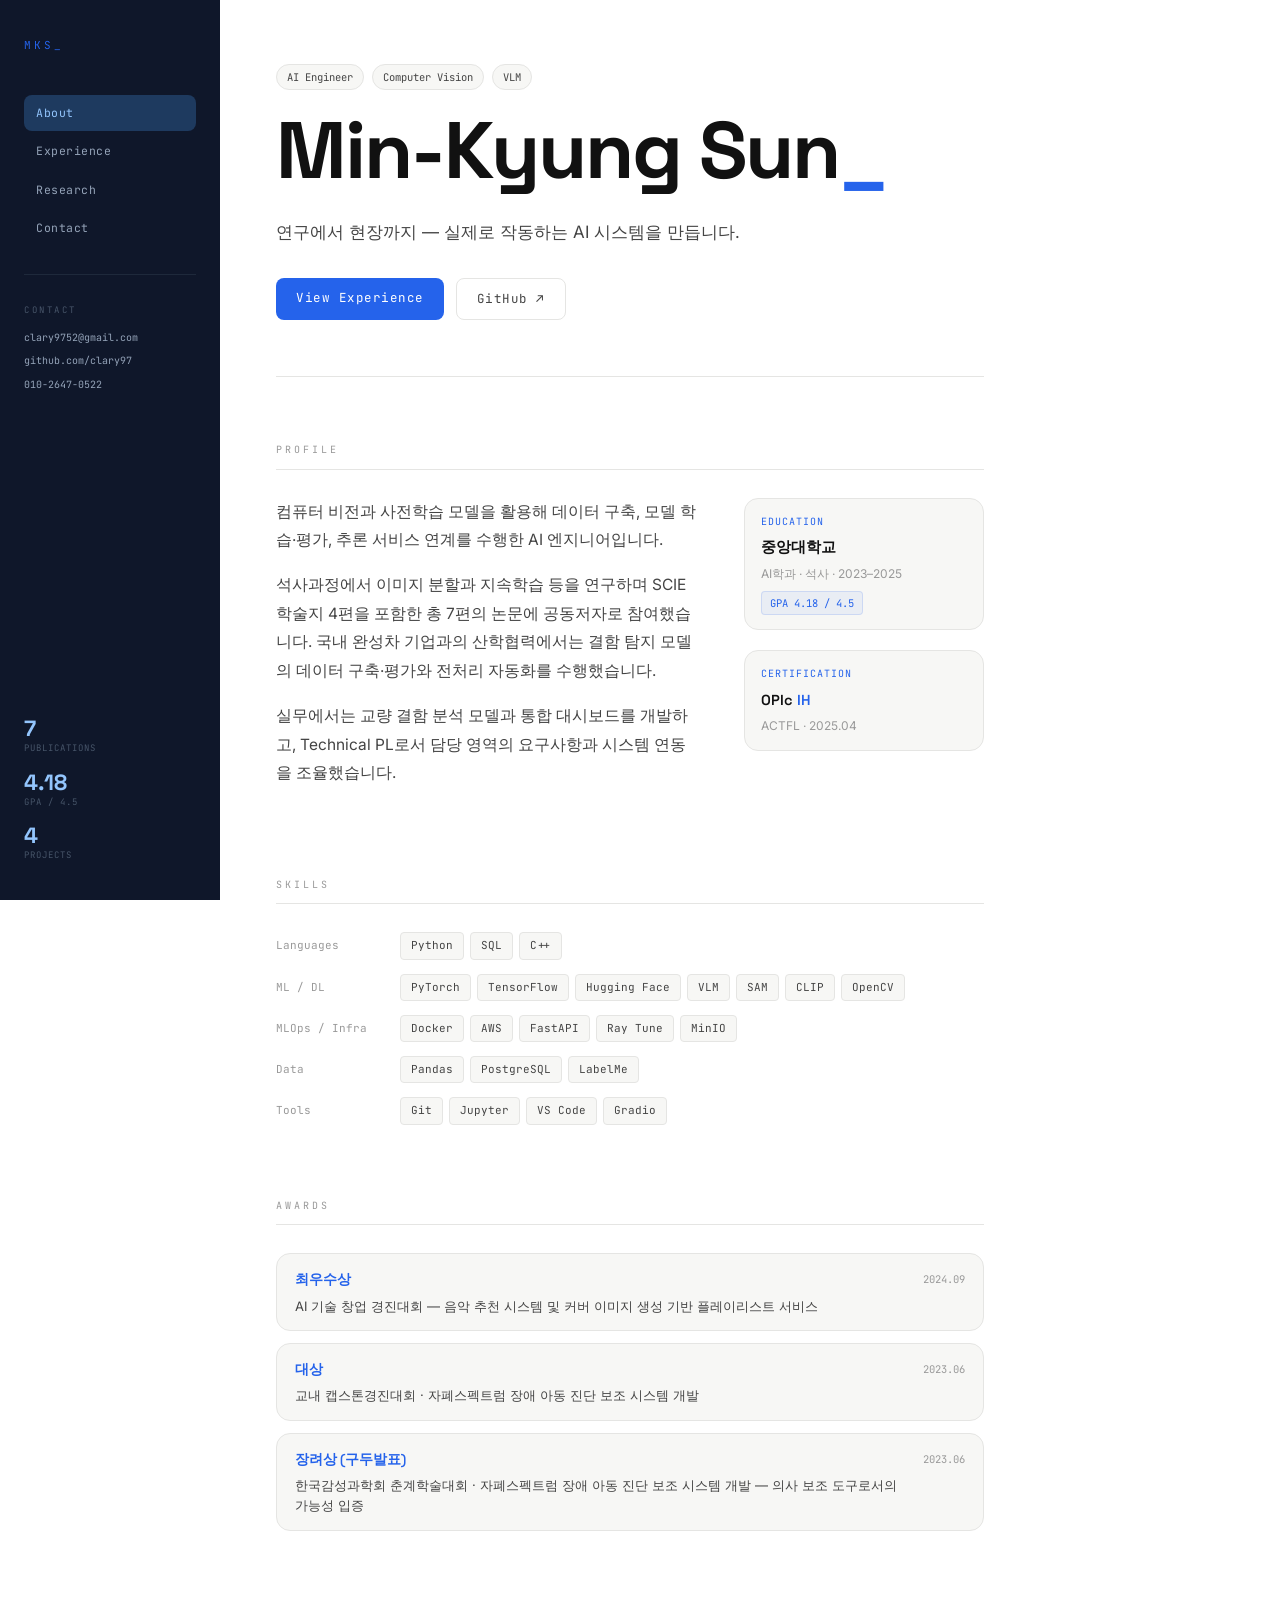
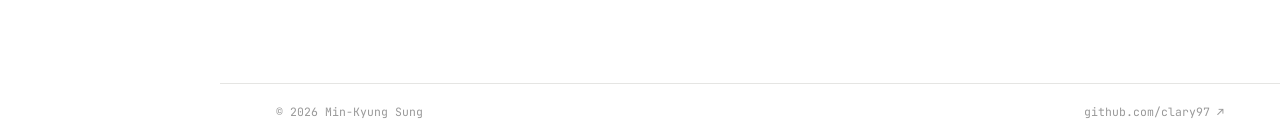
==== commit cb8d8e46: "Update index.html" ====
--- a/index.html
+++ b/index.html
@@ -639,7 +639,7 @@
       <div class="side-stat-label">GPA / 4.5</div>
     </div>
     <div>
-      <div class="side-stat-num">2+</div>
+      <div class="side-stat-num">4</div>
       <div class="side-stat-label">PROJECTS</div>
     </div>
   </div>
@@ -664,10 +664,9 @@
     <div class="section-label mono">PROFILE</div>
     <div class="profile-grid">
       <div class="profile-text">
-        <p>Computer Vision 및 VLM을 전문으로 하는 AI Engineer. 석사 연구부터 현업 프로덕션까지 end-to-end 경험 보유.</p>
-        <p>석사 과정에서 Segmentation, Continual Learning, Open-Vocabulary 모델을 연구하며 <em>Expert Systems with Applications</em>, <em>IEEE Access</em> 등 국제 저널 포함 총 7편의 논문을 발표. 국내 완성차 대기업과의 산학 협력 2건을 통해 제조 공정 결함 탐지 및 MLOps 파이프라인을 직접 구현.</p>
-        <p>현재 드론 기반 교량 결함 탐지 시스템의 AI 개발·서빙·상용화 전 과정을 리딩 중. Technical PL로서 컨소시엄 기술 조율 총괄.</p>
-        <p class="profile-motto">모델 연구에 그치지 않고, 실제 현장에서 동작하는 시스템으로 연결하는 실용적 AI 개발을 지향합니다.</p>
+        <p>컴퓨터 비전과 사전학습 모델을 활용해 데이터 구축, 모델 학습·평가, 추론 서비스 연계를 수행한 AI 엔지니어입니다.</p>
+        <p>석사과정에서 이미지 분할과 지속학습 등을 연구하며 SCIE 학술지 4편을 포함한 총 7편의 논문에 공동저자로 참여했습니다. 국내 완성차 기업과의 산학협력에서는 결함 탐지 모델의 데이터 구축·평가와 전처리 자동화를 수행했습니다.</p>
+        <p>실무에서는 교량 결함 분석 모델과 통합 대시보드를 개발하고, Technical PL로서 담당 영역의 요구사항과 시스템 연동을 조율했습니다.</p>
       </div>
       <div class="profile-meta">
         <div class="meta-block">
@@ -730,8 +729,8 @@
       </div>
       <div class="award-item">
         <div class="award-left">
-          <span class="award-rank">장려상</span>
-          <span class="award-desc">한국감성과학회 춘계학술대회 · 자폐스펙트럼 장애 아동 진단 보조 시스템</span>
+          <span class="award-rank">장려상 (구두발표)</span>
+          <span class="award-desc">한국감성과학회 춘계학술대회 · 자폐스펙트럼 장애 아동 진단 보조 시스템 개발 — 의사 보조 도구로서의 가능성 입증</span>
         </div>
         <span class="award-date mono">2023.06</span>
       </div>
@@ -740,7 +739,7 @@
 </main>
 
 <footer class="footer">
-  <span class="mono">© 2025 Min-Kyung Sung</span>
+  <span class="mono">© 2026 Min-Kyung Sung</span>
   <a href="https://github.com/clary97" target="_blank" class="mono footer-link">github.com/clary97 ↗</a>
 </footer>
 
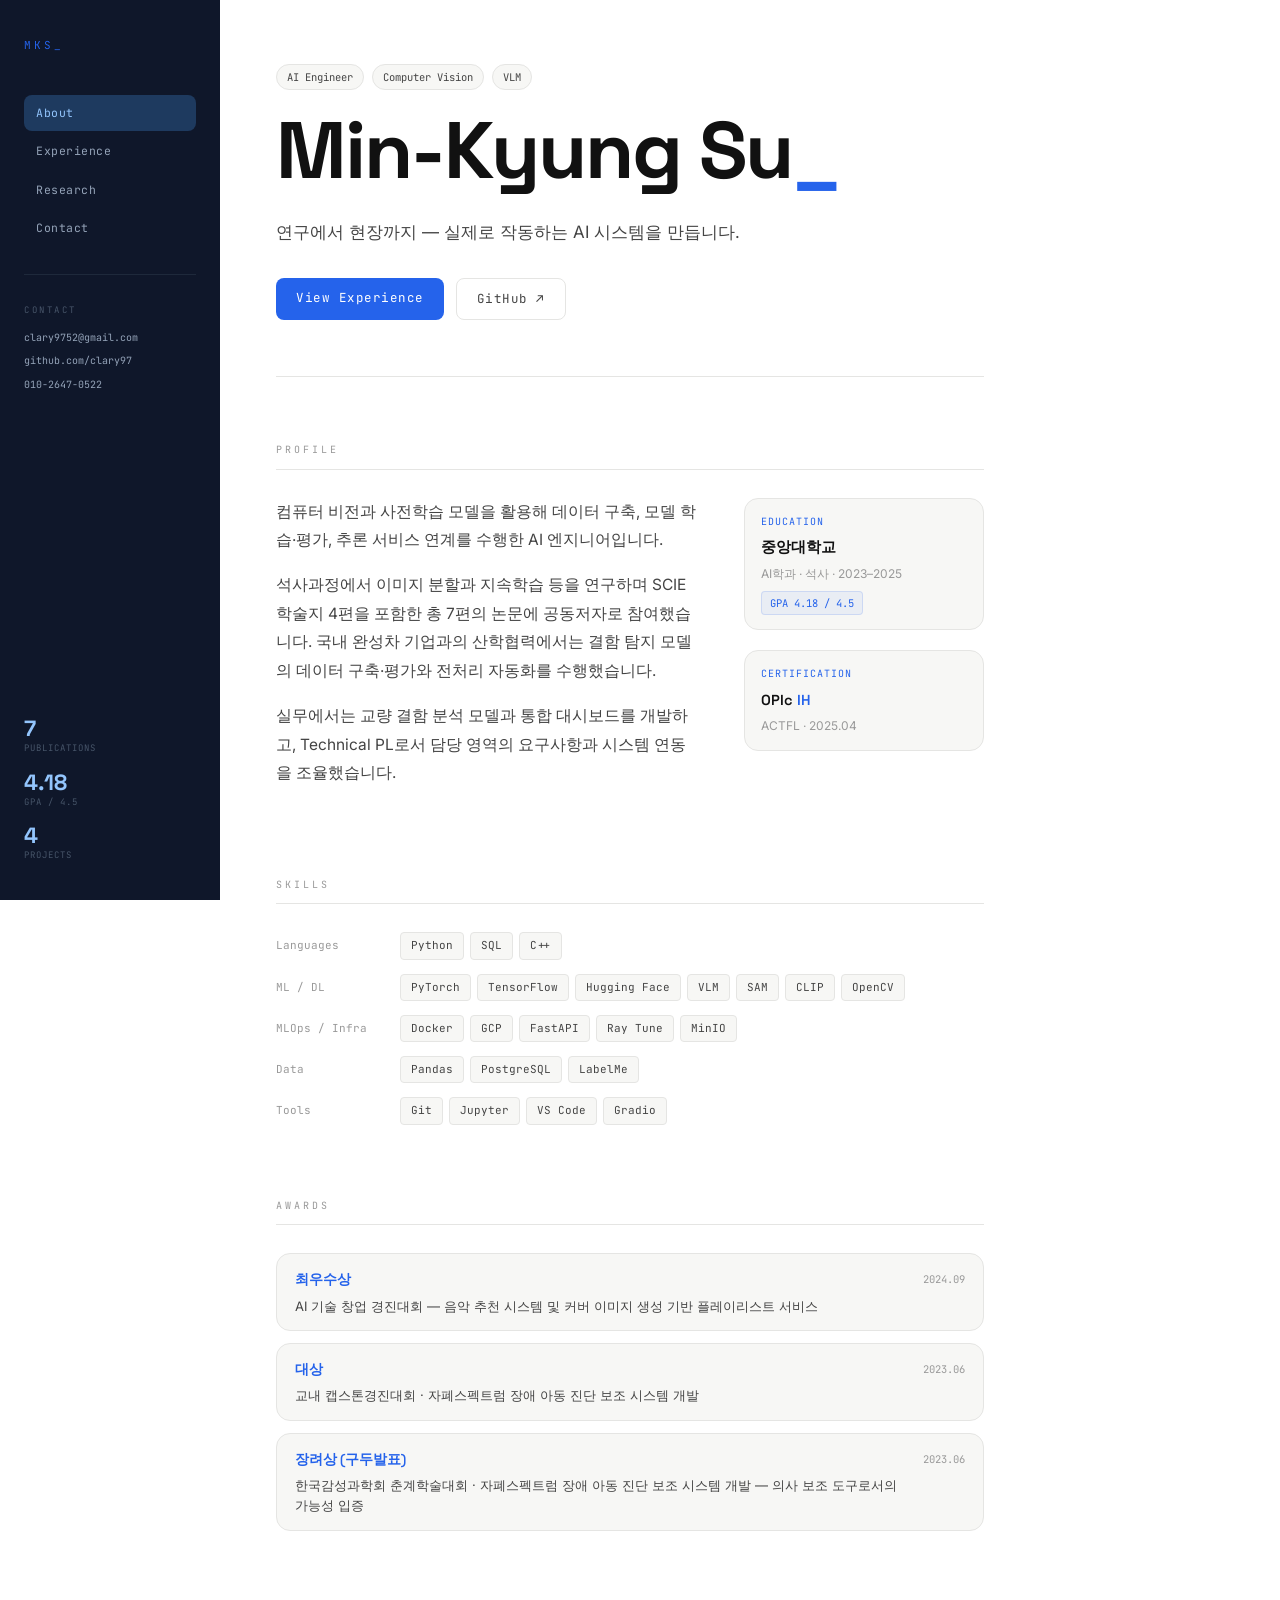
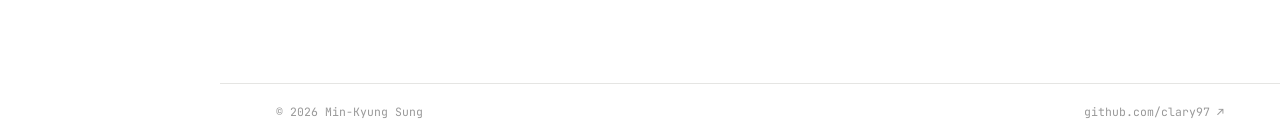
==== commit 41d333c5: "Update index.html" ====
--- a/index.html
+++ b/index.html
@@ -697,7 +697,7 @@
       </div>
       <div class="skill-group">
         <div class="skill-group-label">MLOps / Infra</div>
-        <div class="tags"><span class="tag">Docker</span><span class="tag">AWS</span><span class="tag">FastAPI</span><span class="tag">Ray Tune</span><span class="tag">MinIO</span></div>
+        <div class="tags"><span class="tag">Docker</span><span class="tag">GCP</span><span class="tag">FastAPI</span><span class="tag">Ray Tune</span><span class="tag">MinIO</span></div>
       </div>
       <div class="skill-group">
         <div class="skill-group-label">Data</div>
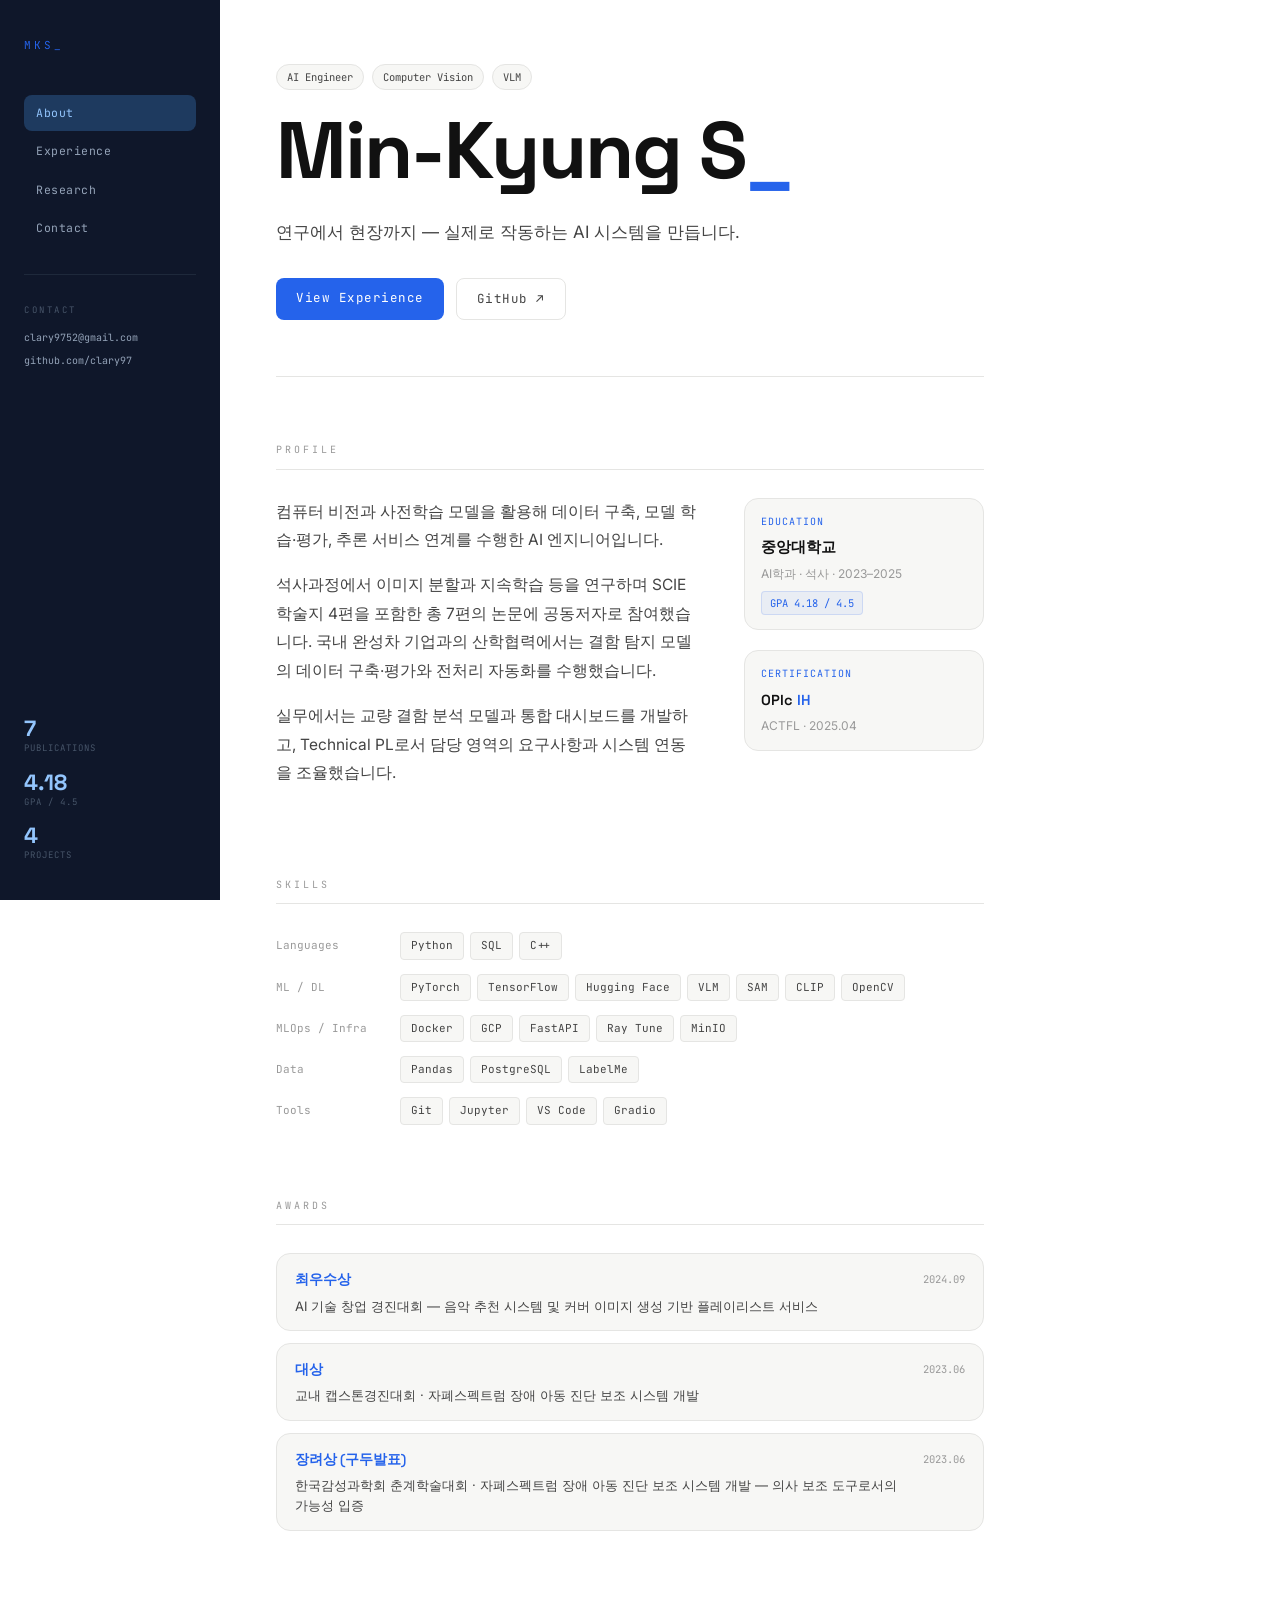
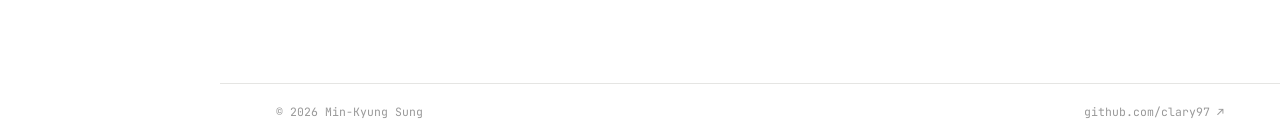
==== commit 315dcfb8: "Update index.html" ====
--- a/index.html
+++ b/index.html
@@ -627,7 +627,6 @@
   <div class="side-contact">
     <a href="mailto:clary9752@gmail.com">clary9752@gmail.com</a>
     <a href="https://github.com/clary97" target="_blank">github.com/clary97</a>
-    <span>010-2647-0522</span>
   </div>
   <div class="side-stats">
     <div>
